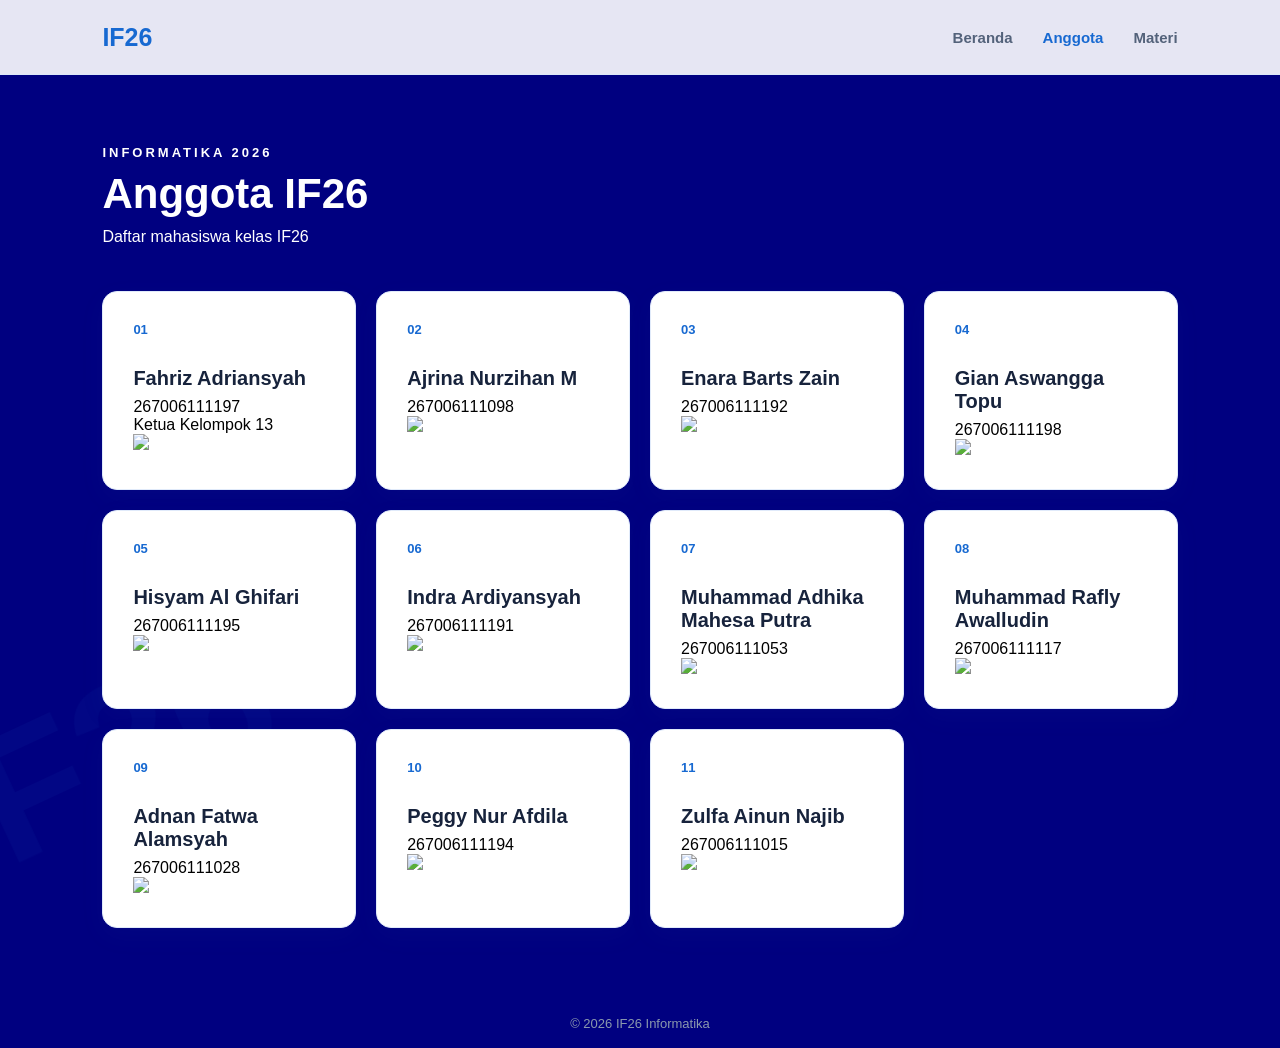
==== anggota.html @ c624a8e8 "Add files via upload" ====
<!DOCTYPE html>
<html lang="id">
<head>
    <meta charset="UTF-8">
    <meta name="viewport" content="width=device-width, initial-scale=1.0">
    <title>IF26 - Anggota</title>
    <link rel="stylesheet" href="style.css">
</head>

<body>

    <div class="background-text">IF26</div>

    <!-- Navigasi -->
    <nav>
        <div class="logo">IF26</div>

        <div class="menu">
            <a href="index.html">Beranda</a>
            <a href="anggota.html" class="active">Anggota</a>
            <a href="materi.html">Materi</a>
        </div>
    </nav>

    <!-- Halaman Anggota baris 1 -->
    <main class="page">

        <div class="page-header">
            <p>INFORMATIKA 2026</p>
            <h1>Anggota IF26</h1>
            <span>Daftar mahasiswa kelas IF26</span>
        </div>

        <div class="member-container">

            <div class="member-card">
                <div class="number">01</div>
                <h2>Fahriz Adriansyah</h2>
                <p>267006111197</p>
                <p>Ketua Kelompok 13</p>
                <img src="gambar/fahrizz.jpeg" width="240px">
            </div>

            <div class="member-card">
                <div class="number">02</div>
                <h2>Ajrina Nurzihan M</h2>
                <p>267006111098</p>
                <img src="gambar/ajrinaa.jpeg" width="240px">
            </div>

            <div class="member-card">
                <div class="number">03</div>
                <h2>Enara Barts Zain</h2>
                <p>267006111192</p>
                <img src="gambar/enara.jpeg" width="240px">
            </div>

            <div class="member-card">
                <div class="number">04</div>
                <h2>Gian Aswangga Topu</h2>
                <p>267006111198</p>
                <img src="gambar/gian.jpeg" width="240px">
            </div>
            <div class="member-card">
                <div class="number">05</div>
                <h2>Hisyam Al Ghifari</h2>
                <p>267006111195</p>
                <img src="gambar/hisyam.jpeg" width="240px">
            </div>

            <div class="member-card">
                <div class="number">06</div>
                <h2>Indra Ardiyansyah</h2>
                <p>267006111191</p>
                <img src="gambar/indra.jpeg" width="240px">
            </div>

            <div class="member-card">
                <div class="number">07</div>
                <h2>Muhammad Adhika Mahesa Putra</h2>
                <p>267006111053</p>
                <img src="gambar/adhika.jpeg" width="240px">
            </div>

            <div class="member-card">
                <div class="number">08</div>
                <h2>Muhammad Rafly Awalludin</h2>
                <p>267006111117</p>
                <img src="gambar/rafly.jpeg" width="240px">
            </div>
            <div class="member-card">
                <div class="number">09</div>
                <h2>Adnan Fatwa Alamsyah</h2>
                <p>267006111028</p>
                <img src="gambar/adnan.jpeg" width="240px">
            </div>

            <div class="member-card">
                <div class="number">10</div>
                <h2>Peggy Nur Afdila</h2>
                <p>267006111194</p>
                <img src="gambar/peggy.jpeg" width="240px">
            </div>

            <div class="member-card">
                <div class="number">11</div>
                <h2>Zulfa Ainun Najib</h2>
                <p>267006111015</p>
                <img src="gambar/najib.jpeg" width="240px">
            </div>

        </div>

    </main>

    <footer>
        <p>© 2026 IF26 Informatika</p>
    </footer>

</body>
</html>
---- style.css ----
/* =========================
   RESET
========================= */

* {
    margin: 0;
    padding: 0;
    box-sizing: border-box;
}

body {
    font-family: Arial, sans-serif;
    background: #000080;
    color: #17233c;
    min-height: 100vh;
    position: relative;
    overflow-x: hidden;
}


/* =========================
   BACKGROUND IF26
========================= */

.background-text {
    position: fixed;
    left: -80px;
    bottom: 40px;

    font-size: 180px;
    font-weight: bold;

    color: rgba(30, 100, 200, 0.07);

    transform: rotate(-25deg);

    z-index: -1;

    user-select: none;
}


/* =========================
   NAVBAR
========================= */

nav {
    width: 100%;
    height: 75px;

    display: flex;
    align-items: center;
    justify-content: space-between;

    padding: 0 8%;

    background: rgba(255, 255, 255, 0.9);

    border-bottom: 1px solid #dce8f8;
}

.logo {
    font-size: 25px;
    font-weight: bold;
    color: #1769d1;
}

.menu {
    display: flex;
    gap: 30px;
}

.menu a {
    text-decoration: none;
    color: #53627a;
    font-size: 15px;
    font-weight: 600;

    transition: 0.3s;
}

.menu a:hover,
.menu a.active {
    color: #1769d1;
}


/* =========================
   HERO BERANDA
========================= */

.hero {
    min-height: calc(100vh - 125px);

    display: flex;
    align-items: center;

    padding: 0 10%;
}

.hero-content {
    max-width: 650px;
}

.small-title {
    color: white;
    font-size: 14px;
    font-weight: bold;
    letter-spacing: 3px;

    margin-bottom: 15px;
}

.hero h1 {
    font-size: 60px;
    line-height: 1.1;
    color: white;
    margin-bottom: 20px;
}

.hero h1 span {
    color: white;
}

.hero-content > p:not(.small-title) {
    color: #64748b;
    font-size: 17px;
    line-height: 1.7;

    max-width: 550px;

    margin-bottom: 30px;
}

.gambar-kelompok {

    text-align: center;

    margin: 100px;

    margin-right: 15;

}

.button {
    display: inline-block;

    padding: 14px 25px;

    background: #1769d1;
    color: white;

    text-decoration: none;

    border-radius: 8px;

    font-weight: bold;

    transition: 0.3s;
}

.button:hover {
    background: #0e4fa8;
    transform: translateY(-2px);
}


/* =========================
   HALAMAN
========================= */

.page {
    min-height: calc(100vh - 125px);

    padding: 70px 8%;
}

.page-header {
    margin-bottom: 45px;
}

.page-header p {
    color: white;

    font-size: 13px;
    font-weight: bold;

    letter-spacing: 3px;

    margin-bottom: 10px;
}

.page-header h1 {
    color: #ffffff;
    font-size: 42px;

    margin-bottom: 10px;
}

.page-header span {
    color: white;
}


/* =========================
   ANGGOTA
========================= */

.member-container {
    display: grid;

    grid-template-columns:
        repeat(auto-fit, minmax(250px, 1fr));

    gap: 20px;
}

.member-card {
    position: relative;

    background: #FFFFFF;

    padding: 30px;

    border-radius: 15px;

    border: 1px solid #e0eafa;

    box-shadow: 0 8px 25px rgba(40, 90, 150, 0.07);

    transition: 0.3s;
}

.member-card:hover {
    transform: translateY(-5px);

    border-color: #8ab8ee;
}

.number {
    color: #1769d1;

    font-size: 13px;
    font-weight: bold;

    margin-bottom: 30px;
}

.member-card h2 {
    font-size: 20px;

    margin-bottom: 8px;
}

.member-card p {
    color: #000000;
}


/* =========================
   MATERI
========================= */

.materi-container {
    display: grid;

    grid-template-columns:
        repeat(auto-fit, minmax(250px, 1fr));

    gap: 20px;
}

.materi-card {
    background: white;

    padding: 30px;

    border-radius: 15px;

    border: 1px solid #e0eafa;

    box-shadow: 0 8px 25px rgba(40, 90, 150, 0.07);

    transition: 0.3s;
}

.materi-card:hover {
    transform: translateY(-5px);

    border-color: #8ab8ee;
}

.materi-number {
    color: #1769d1;

    font-weight: bold;

    font-size: 13px;

    text-decoration: none;
}

.materi-card h2 {
    margin-top: 25px;
    margin-bottom: 12px;

    font-size: 20px;
}

.materi-card p {
    color: #718096;

    line-height: 1.6;

    margin-bottom: 20px;
}

.materi-card button {

    border: none;

    background: #e8f2ff;

    color: #1769d1;

    padding: 10px 18px;

    border-radius: 7px;

    font-weight: bold;

    cursor: pointer;
}

.materi-card button:hover {
    background: #1769d1;
    color: white;
}


/* =========================
   FOOTER
========================= */

footer {
    height: 50px;

    display: flex;
    align-items: center;
    justify-content: center;

    color: #8a98ad;

    font-size: 13px;
}


/* =========================
   RESPONSIVE HP
========================= */

@media (max-width: 600px) {

    nav {
        padding: 0 5%;
    }

    .menu {
        gap: 15px;
    }

    .menu a {
        font-size: 13px;
    }

    .hero {
        padding: 50px 7%;
    }

    .hero h1 {
        font-size: 42px;
    }

    .page {
        padding: 50px 7%;
    }

    .page-header h1 {
        font-size: 32px;
    }

    .background-text {
        font-size: 100px;
    }
}


/* =========================
   HALAMAN ISI MATERI 1
========================= */

.materi-detail {
    min-height: calc(100vh - 125px);

    padding: 60px 10%;
}


/* Tombol kembali */

.kembali {
    display: inline-block;

    margin-bottom: 25px;

    color: #1769d1;

    text-decoration: none;

    font-weight: bold;
}

.kembali:hover {
    text-decoration: underline;
}


/* Kotak materi */

.materi-box {
    max-width: 900px;

    margin: auto;

    background: white;

    padding: 45px;

    border-radius: 16px;

    border: 1px solid #e0eafa;

    box-shadow:
        0 8px 25px
        rgba(40, 90, 150, 0.07);
}


/* Label */

.materi-label {
    color: #1769d1;

    font-size: 13px;

    font-weight: bold;

    letter-spacing: 3px;

    margin-bottom: 12px;
}


/* Judul */

.materi-box h1 {
    font-size: 40px;

    color: #17233c;

    margin-bottom: 15px;
}


/* Deskripsi */

.materi-box .deskripsi {
    color: #64748b;

    font-size: 16px;

    line-height: 1.7;
}


/* Garis */

.materi-box hr {
    border: none;

    border-top: 1px solid #e0eafa;

    margin: 35px 0;
}


/* Subjudul */

.materi-box h2 {
    color: #1769d1;

    font-size: 23px;

    margin-top: 30px;

    margin-bottom: 12px;
}


/* Paragraf */

.materi-box p {
    color: #53627a;

    line-height: 1.8;

    font-size: 16px;
}


/* List */

.materi-box ul,
.materi-box ol {
    margin-left: 25px;

    color: #53627a;

    line-height: 2;
}


/* Code */

.materi-box pre {
    background: #10233f;

    color: white;

    padding: 20px;

    border-radius: 10px;

    overflow-x: auto;

    margin-top: 15px;
}


.materi-box code {
    font-family: Consolas, monospace;

    font-size: 14px;

    line-height: 1.7;
}


/* Tampilan HP */

@media (max-width: 600px) {

    .materi-detail {
        padding: 40px 6%;
    }

    .materi-box {
        padding: 25px;
    }

    .materi-box h1 {
        font-size: 30px;
    }

    .materi-box h2 {
        font-size: 20px;
    }

}
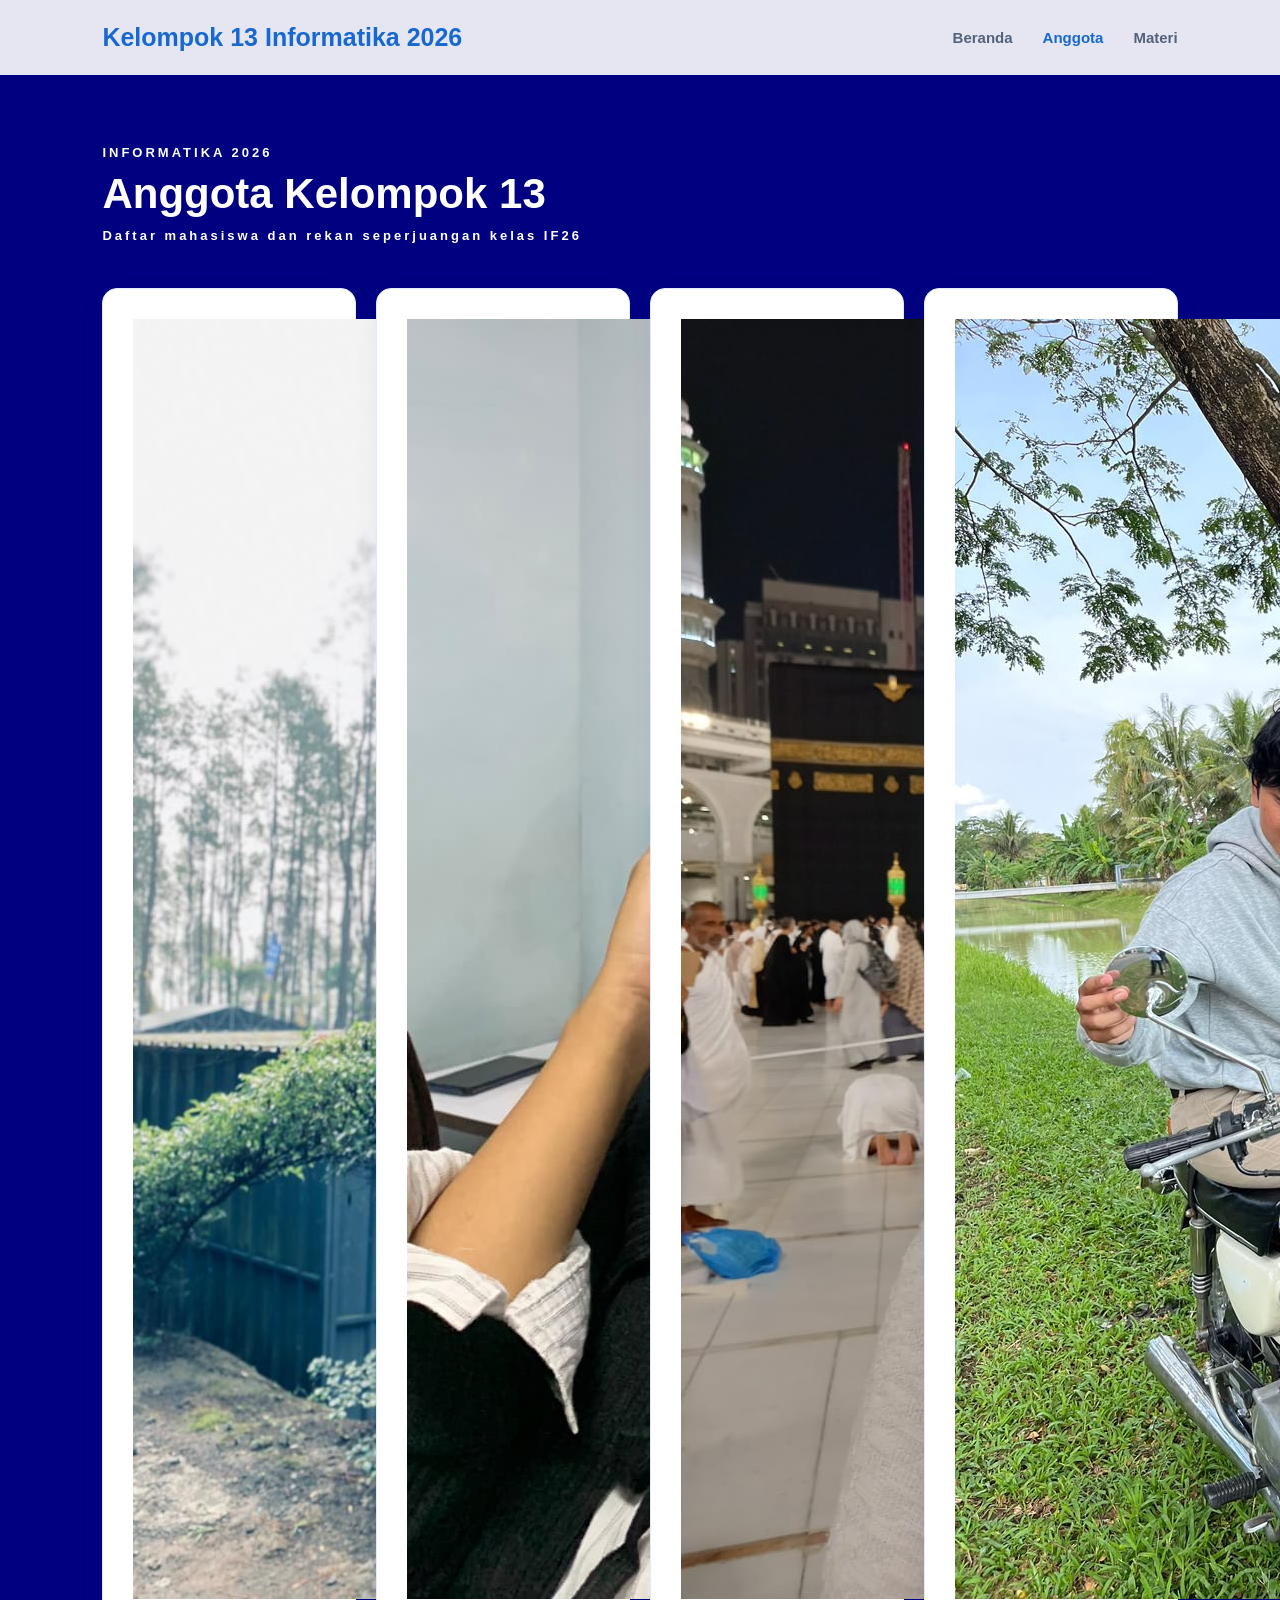
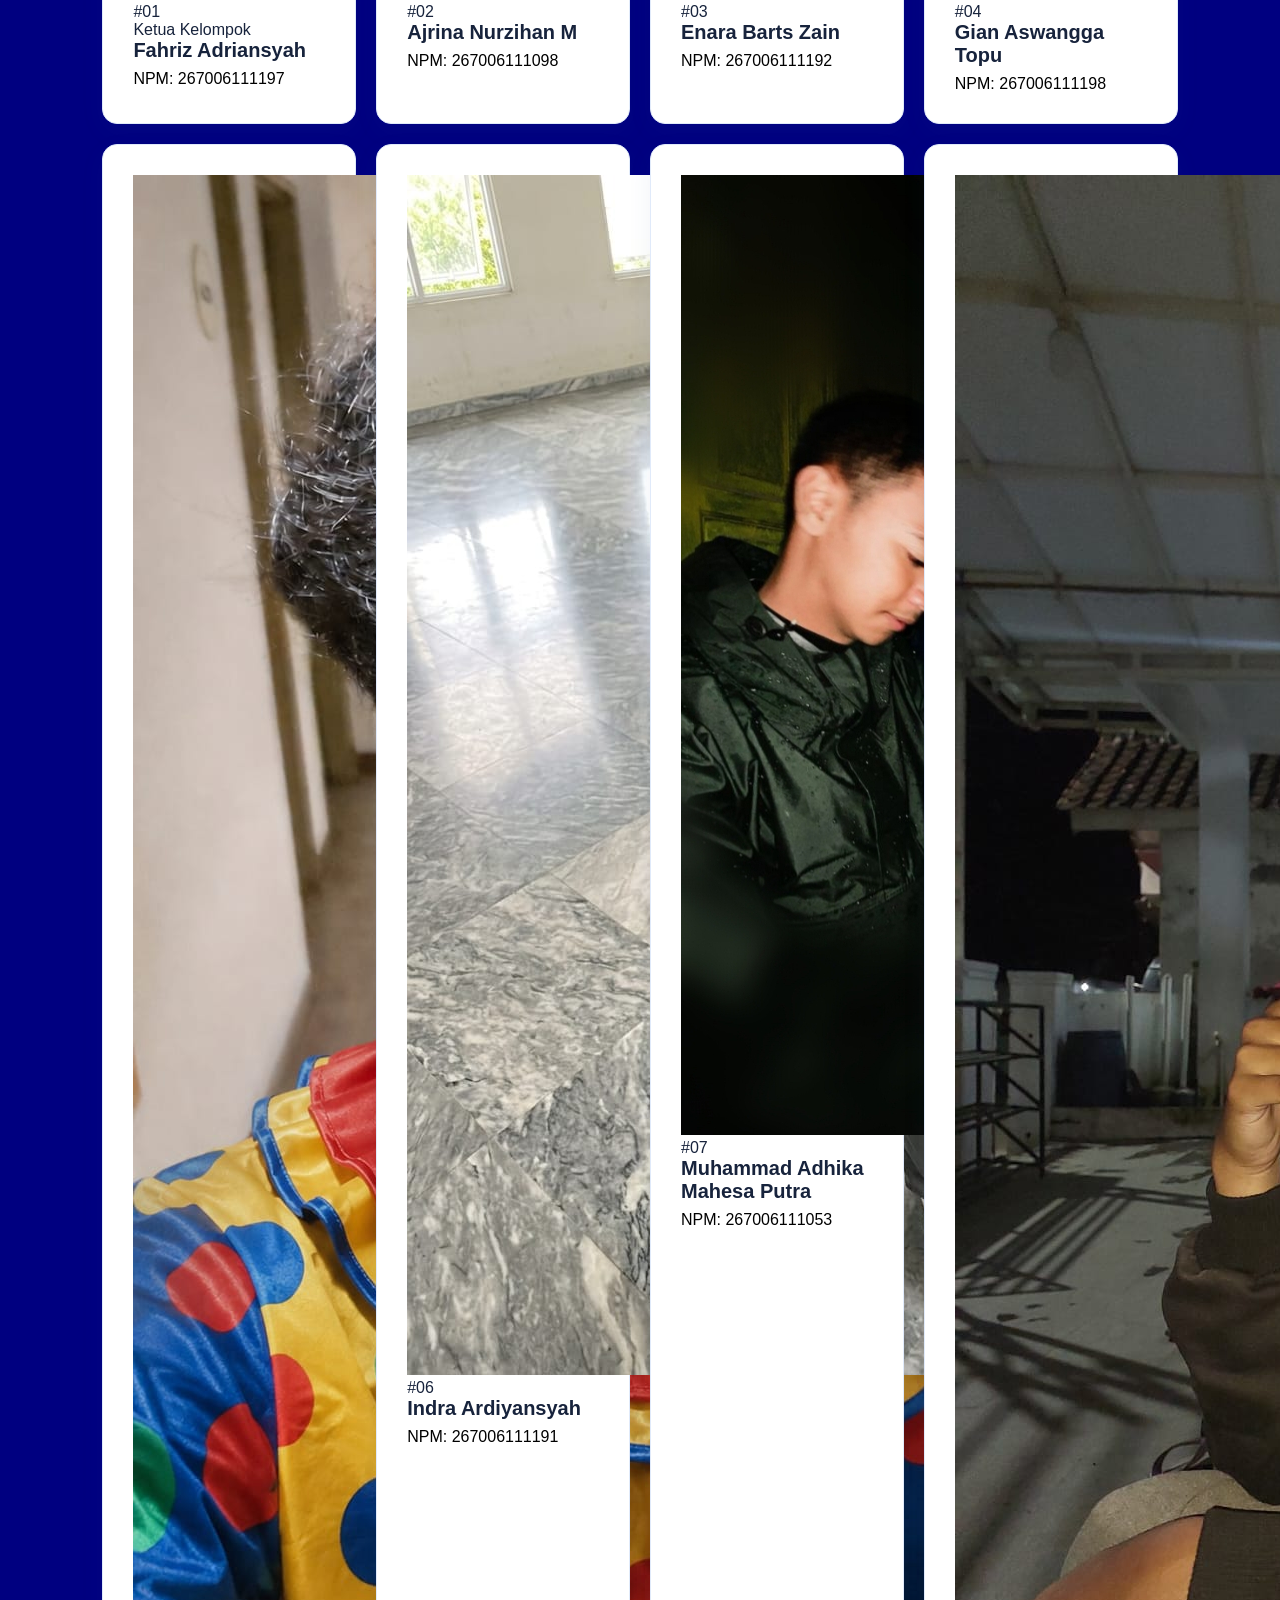
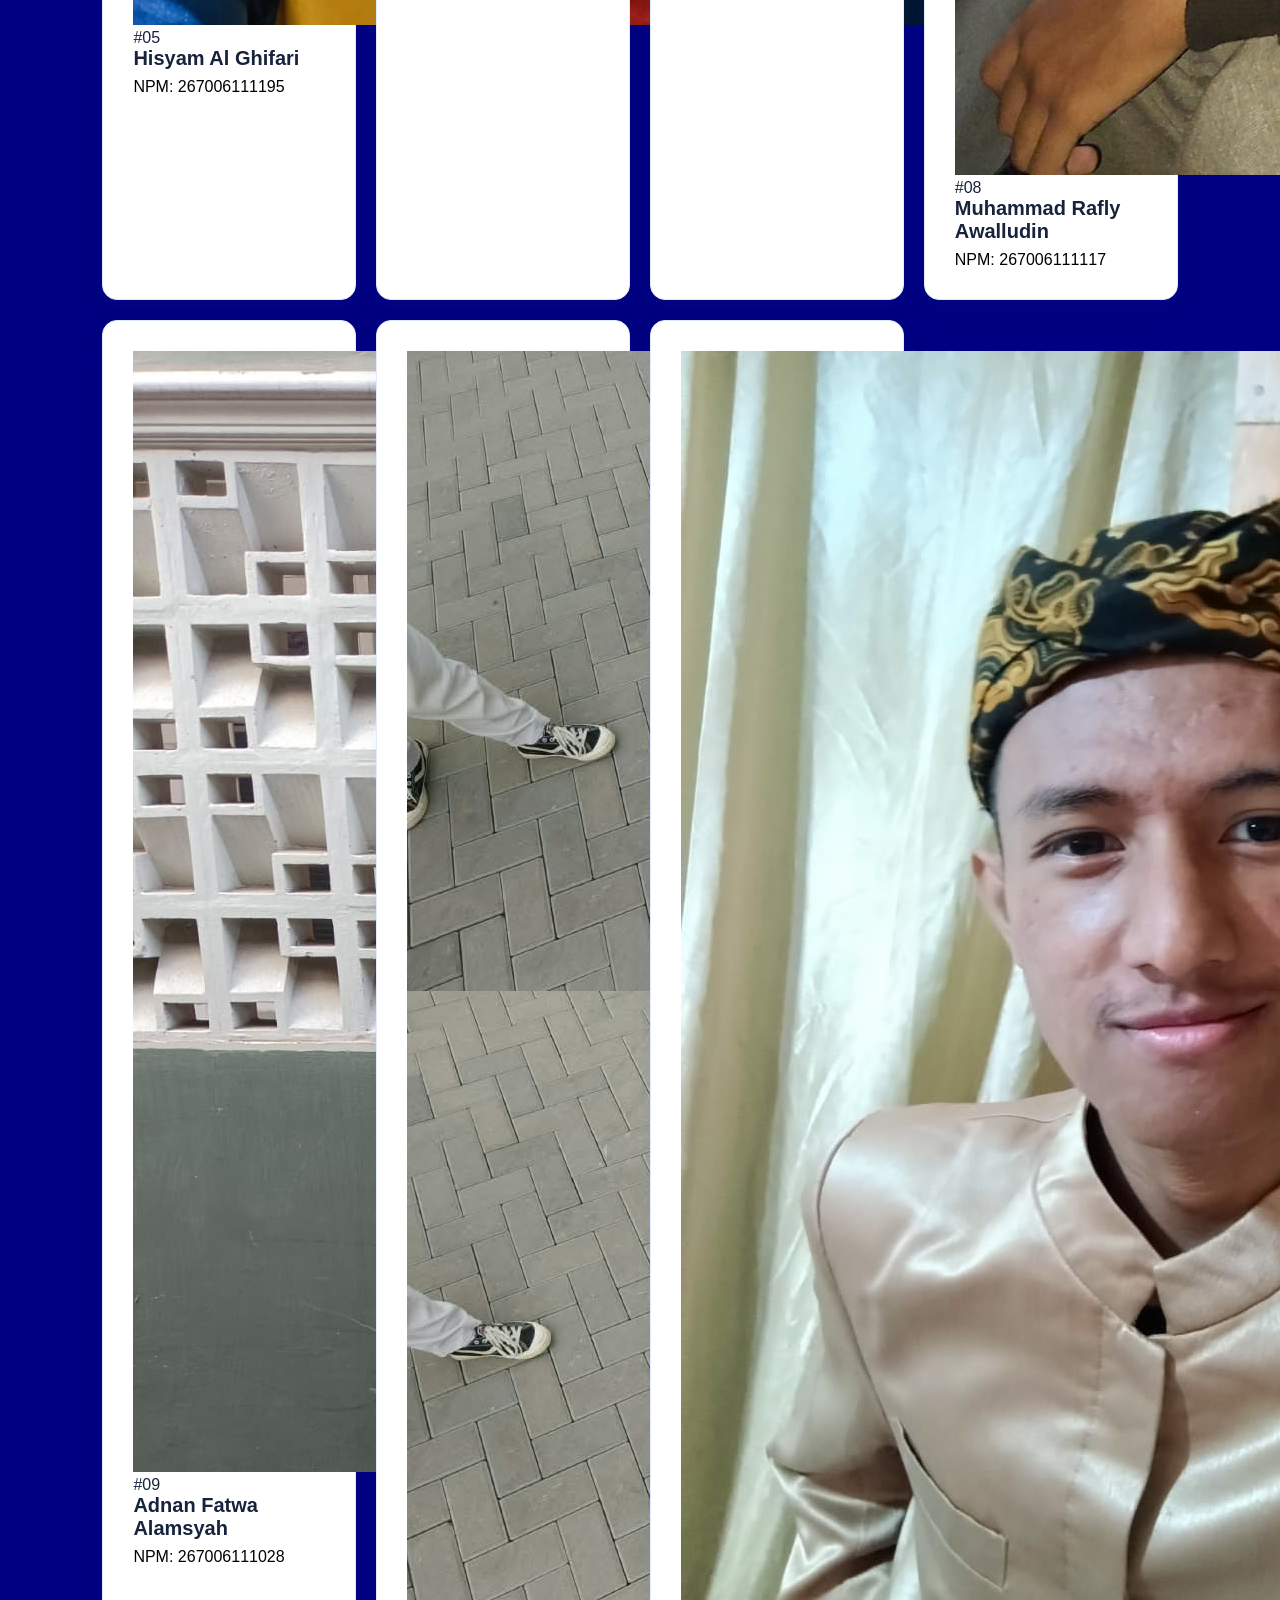
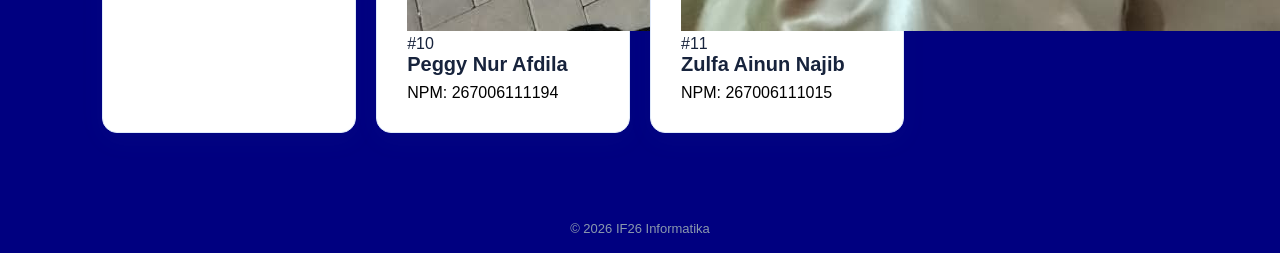
==== commit a33c106f: "Add files via upload" ====
--- a/anggota.html
+++ b/anggota.html
@@ -3,17 +3,24 @@
 <head>
     <meta charset="UTF-8">
     <meta name="viewport" content="width=device-width, initial-scale=1.0">
-    <title>IF26 - Anggota</title>
+    <title>IF26 - Anggota Kelompok</title>
+    
+    <!-- Google Fonts (Poppins) -->
+    <link rel="preconnect" href="https://fonts.googleapis.com">
+    <link rel="preconnect" href="https://fonts.gstatic.com" crossorigin>
+    <link href="https://fonts.googleapis.com/css2?family=Poppins:wght@300;400;500;600;700&display=swap" rel="stylesheet">
+    
     <link rel="stylesheet" href="style.css">
 </head>
 
 <body>
 
-    <div class="background-text">IF26</div>
-
     <!-- Navigasi -->
     <nav>
-        <div class="logo">IF26</div>
+        <div class="logo">
+            <span class="brand-title">Kelompok 13</span>
+            <span class="brand-sub">Informatika 2026</span>
+        </div>
 
         <div class="menu">
             <a href="index.html">Beranda</a>
@@ -22,91 +29,148 @@
         </div>
     </nav>
 
-    <!-- Halaman Anggota baris 1 -->
+    <!-- Halaman Utama Anggota -->
     <main class="page">
 
         <div class="page-header">
-            <p>INFORMATIKA 2026</p>
-            <h1>Anggota IF26</h1>
-            <span>Daftar mahasiswa kelas IF26</span>
+            <p class="small-title">INFORMATIKA 2026</p>
+            <h1>Anggota Kelompok 13</h1>
+            <p class="subtitle">Daftar mahasiswa dan rekan seperjuangan kelas IF26</p>
         </div>
 
         <div class="member-container">
 
-            <div class="member-card">
-                <div class="number">01</div>
-                <h2>Fahriz Adriansyah</h2>
-                <p>267006111197</p>
-                <p>Ketua Kelompok 13</p>
-                <img src="gambar/fahrizz.jpeg" width="240px">
+            <!-- Member 1 (Ketua) -->
+            <div class="member-card leader">
+                <div class="card-image">
+                    <img src="src/fahrizz.jpeg" alt="Fahriz Adriansyah">
+                    <span class="member-number">#01</span>
+                </div>
+                <div class="card-info">
+                    <span class="role-badge">Ketua Kelompok</span>
+                    <h2>Fahriz Adriansyah</h2>
+                    <p class="npm">NPM: 267006111197</p>
+                </div>
             </div>
 
+            <!-- Member 2 -->
             <div class="member-card">
-                <div class="number">02</div>
-                <h2>Ajrina Nurzihan M</h2>
-                <p>267006111098</p>
-                <img src="gambar/ajrinaa.jpeg" width="240px">
+                <div class="card-image">
+                    <img src="src/ajrinaa.jpeg" alt="Ajrina Nurzihan M">
+                    <span class="member-number">#02</span>
+                </div>
+                <div class="card-info">
+                    <h2>Ajrina Nurzihan M</h2>
+                    <p class="npm">NPM: 267006111098</p>
+                </div>
             </div>
 
+            <!-- Member 3 -->
             <div class="member-card">
-                <div class="number">03</div>
-                <h2>Enara Barts Zain</h2>
-                <p>267006111192</p>
-                <img src="gambar/enara.jpeg" width="240px">
+                <div class="card-image">
+                    <img src="src/enara.jpeg" alt="Enara Barts Zain">
+                    <span class="member-number">#03</span>
+                </div>
+                <div class="card-info">
+                    <h2>Enara Barts Zain</h2>
+                    <p class="npm">NPM: 267006111192</p>
+                </div>
             </div>
 
+            <!-- Member 4 -->
             <div class="member-card">
-                <div class="number">04</div>
-                <h2>Gian Aswangga Topu</h2>
-                <p>267006111198</p>
-                <img src="gambar/gian.jpeg" width="240px">
-            </div>
-            <div class="member-card">
-                <div class="number">05</div>
-                <h2>Hisyam Al Ghifari</h2>
-                <p>267006111195</p>
-                <img src="gambar/hisyam.jpeg" width="240px">
+                <div class="card-image">
+                    <img src="src/gian.jpeg" alt="Gian Aswangga Topu">
+                    <span class="member-number">#04</span>
+                </div>
+                <div class="card-info">
+                    <h2>Gian Aswangga Topu</h2>
+                    <p class="npm">NPM: 267006111198</p>
+                </div>
             </div>
 
+            <!-- Member 5 -->
             <div class="member-card">
-                <div class="number">06</div>
-                <h2>Indra Ardiyansyah</h2>
-                <p>267006111191</p>
-                <img src="gambar/indra.jpeg" width="240px">
+                <div class="card-image">
+                    <img src="src/hisyam.jpeg" alt="Hisyam Al Ghifari">
+                    <span class="member-number">#05</span>
+                </div>
+                <div class="card-info">
+                    <h2>Hisyam Al Ghifari</h2>
+                    <p class="npm">NPM: 267006111195</p>
+                </div>
             </div>
 
+            <!-- Member 6 -->
             <div class="member-card">
-                <div class="number">07</div>
-                <h2>Muhammad Adhika Mahesa Putra</h2>
-                <p>267006111053</p>
-                <img src="gambar/adhika.jpeg" width="240px">
+                <div class="card-image">
+                    <img src="src/indra.jpeg" alt="Indra Ardiyansyah">
+                    <span class="member-number">#06</span>
+                </div>
+                <div class="card-info">
+                    <h2>Indra Ardiyansyah</h2>
+                    <p class="npm">NPM: 267006111191</p>
+                </div>
             </div>
 
+            <!-- Member 7 -->
             <div class="member-card">
-                <div class="number">08</div>
-                <h2>Muhammad Rafly Awalludin</h2>
-                <p>267006111117</p>
-                <img src="gambar/rafly.jpeg" width="240px">
-            </div>
-            <div class="member-card">
-                <div class="number">09</div>
-                <h2>Adnan Fatwa Alamsyah</h2>
-                <p>267006111028</p>
-                <img src="gambar/adnan.jpeg" width="240px">
+                <div class="card-image">
+                    <img src="src/adhika.jpeg" alt="Muhammad Adhika Mahesa Putra">
+                    <span class="member-number">#07</span>
+                </div>
+                <div class="card-info">
+                    <h2>Muhammad Adhika Mahesa Putra</h2>
+                    <p class="npm">NPM: 267006111053</p>
+                </div>
             </div>
 
+            <!-- Member 8 -->
             <div class="member-card">
-                <div class="number">10</div>
-                <h2>Peggy Nur Afdila</h2>
-                <p>267006111194</p>
-                <img src="gambar/peggy.jpeg" width="240px">
+                <div class="card-image">
+                    <img src="src/rafly.jpeg" alt="Muhammad Rafly Awalludin">
+                    <span class="member-number">#08</span>
+                </div>
+                <div class="card-info">
+                    <h2>Muhammad Rafly Awalludin</h2>
+                    <p class="npm">NPM: 267006111117</p>
+                </div>
             </div>
 
+            <!-- Member 9 -->
             <div class="member-card">
-                <div class="number">11</div>
-                <h2>Zulfa Ainun Najib</h2>
-                <p>267006111015</p>
-                <img src="gambar/najib.jpeg" width="240px">
+                <div class="card-image">
+                    <img src="src/adnan.jpeg" alt="Adnan Fatwa Alamsyah">
+                    <span class="member-number">#09</span>
+                </div>
+                <div class="card-info">
+                    <h2>Adnan Fatwa Alamsyah</h2>
+                    <p class="npm">NPM: 267006111028</p>
+                </div>
+            </div>
+
+            <!-- Member 10 -->
+            <div class="member-card">
+                <div class="card-image">
+                    <img src="src/peggy.jpeg" alt="Peggy Nur Afdila">
+                    <span class="member-number">#10</span>
+                </div>
+                <div class="card-info">
+                    <h2>Peggy Nur Afdila</h2>
+                    <p class="npm">NPM: 267006111194</p>
+                </div>
+            </div>
+
+            <!-- Member 11 -->
+            <div class="member-card">
+                <div class="card-image">
+                    <img src="src/najib.jpeg" alt="Zulfa Ainun Najib">
+                    <span class="member-number">#11</span>
+                </div>
+                <div class="card-info">
+                    <h2>Zulfa Ainun Najib</h2>
+                    <p class="npm">NPM: 267006111015</p>
+                </div>
             </div>
 
         </div>
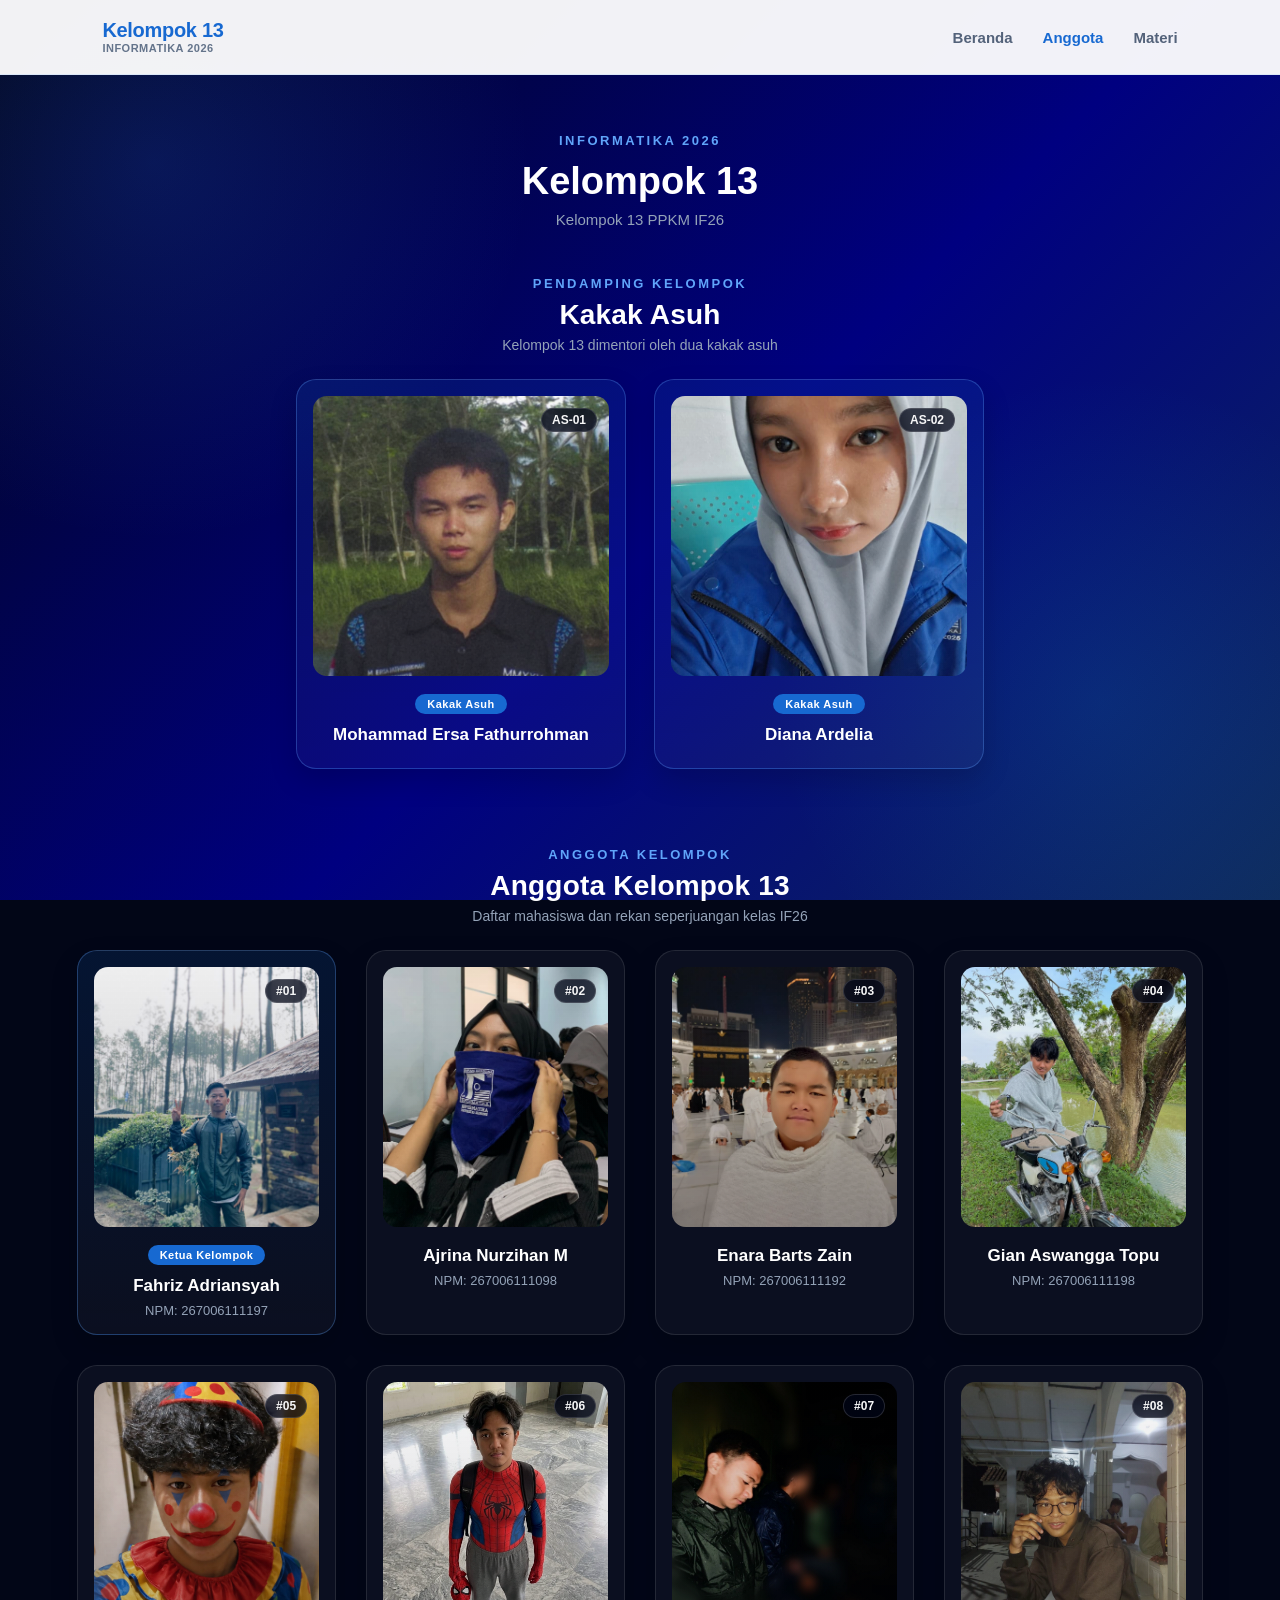
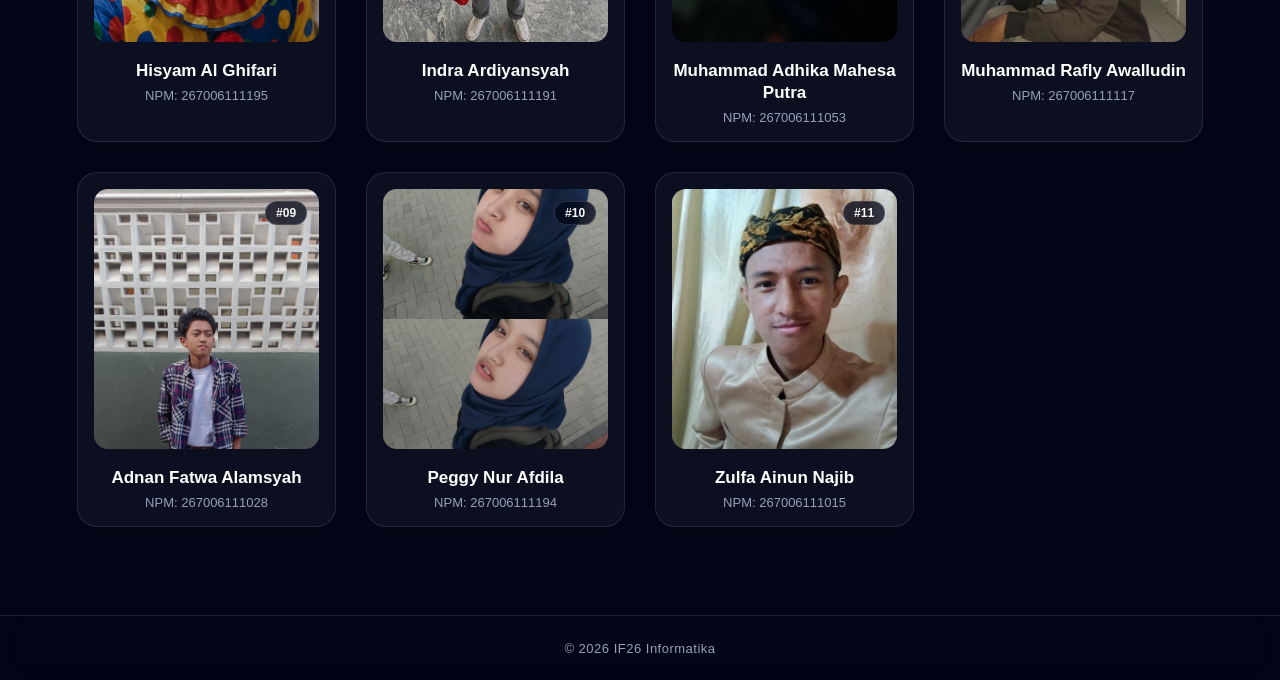
==== commit 1d0c52a1: "Update website jurusan" ====
--- a/anggota.html
+++ b/anggota.html
@@ -1,15 +1,16 @@
 <!DOCTYPE html>
 <html lang="id">
+
 <head>
     <meta charset="UTF-8">
     <meta name="viewport" content="width=device-width, initial-scale=1.0">
     <title>IF26 - Anggota Kelompok</title>
-    
+
     <!-- Google Fonts (Poppins) -->
     <link rel="preconnect" href="https://fonts.googleapis.com">
     <link rel="preconnect" href="https://fonts.gstatic.com" crossorigin>
     <link href="https://fonts.googleapis.com/css2?family=Poppins:wght@300;400;500;600;700&display=swap" rel="stylesheet">
-    
+
     <link rel="stylesheet" href="style.css">
 </head>
 
@@ -34,146 +35,187 @@
 
         <div class="page-header">
             <p class="small-title">INFORMATIKA 2026</p>
-            <h1>Anggota Kelompok 13</h1>
-            <p class="subtitle">Daftar mahasiswa dan rekan seperjuangan kelas IF26</p>
+            <h1>Kelompok 13</h1>
+            <p class="subtitle">Kelompok 13 PPKM IF26</p>
         </div>
 
-        <div class="member-container">
-
-            <!-- Member 1 (Ketua) -->
-            <div class="member-card leader">
-                <div class="card-image">
-                    <img src="src/fahrizz.jpeg" alt="Fahriz Adriansyah">
-                    <span class="member-number">#01</span>
-                </div>
-                <div class="card-info">
-                    <span class="role-badge">Ketua Kelompok</span>
-                    <h2>Fahriz Adriansyah</h2>
-                    <p class="npm">NPM: 267006111197</p>
-                </div>
-            </div>
-
-            <!-- Member 2 -->
-            <div class="member-card">
-                <div class="card-image">
-                    <img src="src/ajrinaa.jpeg" alt="Ajrina Nurzihan M">
-                    <span class="member-number">#02</span>
-                </div>
-                <div class="card-info">
-                    <h2>Ajrina Nurzihan M</h2>
-                    <p class="npm">NPM: 267006111098</p>
-                </div>
-            </div>
-
-            <!-- Member 3 -->
-            <div class="member-card">
-                <div class="card-image">
-                    <img src="src/enara.jpeg" alt="Enara Barts Zain">
-                    <span class="member-number">#03</span>
-                </div>
-                <div class="card-info">
-                    <h2>Enara Barts Zain</h2>
-                    <p class="npm">NPM: 267006111192</p>
-                </div>
-            </div>
-
-            <!-- Member 4 -->
-            <div class="member-card">
-                <div class="card-image">
-                    <img src="src/gian.jpeg" alt="Gian Aswangga Topu">
-                    <span class="member-number">#04</span>
-                </div>
-                <div class="card-info">
-                    <h2>Gian Aswangga Topu</h2>
-                    <p class="npm">NPM: 267006111198</p>
-                </div>
-            </div>
-
-            <!-- Member 5 -->
-            <div class="member-card">
-                <div class="card-image">
-                    <img src="src/hisyam.jpeg" alt="Hisyam Al Ghifari">
-                    <span class="member-number">#05</span>
-                </div>
-                <div class="card-info">
-                    <h2>Hisyam Al Ghifari</h2>
-                    <p class="npm">NPM: 267006111195</p>
-                </div>
-            </div>
-
-            <!-- Member 6 -->
-            <div class="member-card">
-                <div class="card-image">
-                    <img src="src/indra.jpeg" alt="Indra Ardiyansyah">
-                    <span class="member-number">#06</span>
-                </div>
-                <div class="card-info">
-                    <h2>Indra Ardiyansyah</h2>
-                    <p class="npm">NPM: 267006111191</p>
-                </div>
-            </div>
-
-            <!-- Member 7 -->
-            <div class="member-card">
-                <div class="card-image">
-                    <img src="src/adhika.jpeg" alt="Muhammad Adhika Mahesa Putra">
-                    <span class="member-number">#07</span>
-                </div>
-                <div class="card-info">
-                    <h2>Muhammad Adhika Mahesa Putra</h2>
-                    <p class="npm">NPM: 267006111053</p>
-                </div>
-            </div>
-
-            <!-- Member 8 -->
-            <div class="member-card">
-                <div class="card-image">
-                    <img src="src/rafly.jpeg" alt="Muhammad Rafly Awalludin">
-                    <span class="member-number">#08</span>
-                </div>
-                <div class="card-info">
-                    <h2>Muhammad Rafly Awalludin</h2>
-                    <p class="npm">NPM: 267006111117</p>
-                </div>
-            </div>
-
-            <!-- Member 9 -->
-            <div class="member-card">
-                <div class="card-image">
-                    <img src="src/adnan.jpeg" alt="Adnan Fatwa Alamsyah">
-                    <span class="member-number">#09</span>
-                </div>
-                <div class="card-info">
-                    <h2>Adnan Fatwa Alamsyah</h2>
-                    <p class="npm">NPM: 267006111028</p>
-                </div>
-            </div>
-
-            <!-- Member 10 -->
-            <div class="member-card">
-                <div class="card-image">
-                    <img src="src/peggy.jpeg" alt="Peggy Nur Afdila">
-                    <span class="member-number">#10</span>
-                </div>
-                <div class="card-info">
-                    <h2>Peggy Nur Afdila</h2>
-                    <p class="npm">NPM: 267006111194</p>
-                </div>
-            </div>
-
-            <!-- Member 11 -->
-            <div class="member-card">
-                <div class="card-image">
-                    <img src="src/najib.jpeg" alt="Zulfa Ainun Najib">
-                    <span class="member-number">#11</span>
-                </div>
-                <div class="card-info">
-                    <h2>Zulfa Ainun Najib</h2>
-                    <p class="npm">NPM: 267006111015</p>
-                </div>
-            </div>
-
-        </div>
+        <section class="member-section kakak-asuh-section">
+            <div class="section-heading">
+                <p class="small-title">PENDAMPING KELOMPOK</p>
+                <h2>Kakak Asuh</h2>
+                <p class="subtitle">Kelompok 13 dimentori oleh dua kakak asuh</p>
+            </div>
+
+            <div class="kakak-asuh-container">
+                <div class="member-card leader">
+                    <div class="card-image">
+                        <img src="src/aersa.jpeg" alt="Mohammad Ersa Fathurrohman">
+                        <span class="member-number">AS-01</span>
+                    </div>
+                    <div class="card-info">
+                        <span class="role-badge">Kakak Asuh</span>
+                        <h2>Mohammad Ersa Fathurrohman</h2>
+                    </div>
+                </div>
+
+                <div class="member-card leader">
+                    <div class="card-image">
+                        <img src="src/tehdiana.jpeg" alt="Diana Ardelia">
+                        <span class="member-number">AS-02</span>
+                    </div>
+                    <div class="card-info">
+                        <span class="role-badge">Kakak Asuh</span>
+                        <h2>Diana Ardelia</h2>
+                    </div>
+                </div>
+            </div>
+        </section>
+
+        <section class="member-section anggota-section">
+            <div class="section-heading">
+                <p class="small-title">ANGGOTA KELOMPOK</p>
+                <h2>Anggota Kelompok 13</h2>
+                <p class="subtitle">Daftar mahasiswa dan rekan seperjuangan kelas IF26</p>
+            </div>
+
+            <div class="member-container">
+
+                <!-- Member 1 (Ketua) -->
+                <div class="member-card leader">
+                    <div class="card-image">
+                        <img src="src/fahrizz.jpeg" alt="Fahriz Adriansyah">
+                        <span class="member-number">#01</span>
+                    </div>
+                    <div class="card-info">
+                        <span class="role-badge">Ketua Kelompok</span>
+                        <h2>Fahriz Adriansyah</h2>
+                        <p class="npm">NPM: 267006111197</p>
+                    </div>
+                </div>
+
+                <!-- Member 2 -->
+                <div class="member-card">
+                    <div class="card-image">
+                        <img src="src/ajrinaa.jpeg" alt="Ajrina Nurzihan M">
+                        <span class="member-number">#02</span>
+                    </div>
+                    <div class="card-info">
+                        <h2>Ajrina Nurzihan M</h2>
+                        <p class="npm">NPM: 267006111098</p>
+                    </div>
+                </div>
+
+                <!-- Member 3 -->
+                <div class="member-card">
+                    <div class="card-image">
+                        <img src="src/enara.jpeg" alt="Enara Barts Zain">
+                        <span class="member-number">#03</span>
+                    </div>
+                    <div class="card-info">
+                        <h2>Enara Barts Zain</h2>
+                        <p class="npm">NPM: 267006111192</p>
+                    </div>
+                </div>
+
+                <!-- Member 4 -->
+                <div class="member-card">
+                    <div class="card-image">
+                        <img src="src/gian.jpeg" alt="Gian Aswangga Topu">
+                        <span class="member-number">#04</span>
+                    </div>
+                    <div class="card-info">
+                        <h2>Gian Aswangga Topu</h2>
+                        <p class="npm">NPM: 267006111198</p>
+                    </div>
+                </div>
+
+                <!-- Member 5 -->
+                <div class="member-card">
+                    <div class="card-image">
+                        <img src="src/hisyam.jpeg" alt="Hisyam Al Ghifari">
+                        <span class="member-number">#05</span>
+                    </div>
+                    <div class="card-info">
+                        <h2>Hisyam Al Ghifari</h2>
+                        <p class="npm">NPM: 267006111195</p>
+                    </div>
+                </div>
+
+                <!-- Member 6 -->
+                <div class="member-card">
+                    <div class="card-image">
+                        <img src="src/indra.jpeg" alt="Indra Ardiyansyah">
+                        <span class="member-number">#06</span>
+                    </div>
+                    <div class="card-info">
+                        <h2>Indra Ardiyansyah</h2>
+                        <p class="npm">NPM: 267006111191</p>
+                    </div>
+                </div>
+
+                <!-- Member 7 -->
+                <div class="member-card">
+                    <div class="card-image">
+                        <img src="src/adhika.jpeg" alt="Muhammad Adhika Mahesa Putra">
+                        <span class="member-number">#07</span>
+                    </div>
+                    <div class="card-info">
+                        <h2>Muhammad Adhika Mahesa Putra</h2>
+                        <p class="npm">NPM: 267006111053</p>
+                    </div>
+                </div>
+
+                <!-- Member 8 -->
+                <div class="member-card">
+                    <div class="card-image">
+                        <img src="src/rafly.jpeg" alt="Muhammad Rafly Awalludin">
+                        <span class="member-number">#08</span>
+                    </div>
+                    <div class="card-info">
+                        <h2>Muhammad Rafly Awalludin</h2>
+                        <p class="npm">NPM: 267006111117</p>
+                    </div>
+                </div>
+
+                <!-- Member 9 -->
+                <div class="member-card">
+                    <div class="card-image">
+                        <img src="src/adnan.jpeg" alt="Adnan Fatwa Alamsyah">
+                        <span class="member-number">#09</span>
+                    </div>
+                    <div class="card-info">
+                        <h2>Adnan Fatwa Alamsyah</h2>
+                        <p class="npm">NPM: 267006111028</p>
+                    </div>
+                </div>
+
+                <!-- Member 10 -->
+                <div class="member-card">
+                    <div class="card-image">
+                        <img src="src/peggy.jpeg" alt="Peggy Nur Afdila">
+                        <span class="member-number">#10</span>
+                    </div>
+                    <div class="card-info">
+                        <h2>Peggy Nur Afdila</h2>
+                        <p class="npm">NPM: 267006111194</p>
+                    </div>
+                </div>
+
+                <!-- Member 11 -->
+                <div class="member-card">
+                    <div class="card-image">
+                        <img src="src/najib.jpeg" alt="Zulfa Ainun Najib">
+                        <span class="member-number">#11</span>
+                    </div>
+                    <div class="card-info">
+                        <h2>Zulfa Ainun Najib</h2>
+                        <p class="npm">NPM: 267006111015</p>
+                    </div>
+                </div>
+
+            </div>
+
+        </section>
 
     </main>
 
@@ -181,5 +223,7 @@
         <p>© 2026 IF26 Informatika</p>
     </footer>
 
+    <script src="script.js"></script>
 </body>
+
 </html>
--- a/style.css
+++ b/style.css
@@ -1,68 +1,83 @@
 /* =========================
-   RESET
+   RESET & BASIC
 ========================= */
 
 * {
     margin: 0;
     padding: 0;
     box-sizing: border-box;
+    font-family: 'Poppins', sans-serif;
+    /* Mengubah font global ke Poppins */
+}
+
+html {
+    background-color: #020617;
+    scroll-behavior: smooth;
+    /* Sama dengan warna gelap teratas gradasi */
+    scrollbar-width: thin;
+    scrollbar-color: rgba(255, 255, 255, 0.25) transparent;
 }
 
 body {
-    font-family: Arial, sans-serif;
-    background: #000080;
-    color: #17233c;
+    font-family: 'Poppins', sans-serif;
+    background: radial-gradient(circle at 12% 18%, rgba(37, 99, 235, 0.2), transparent 28%), radial-gradient(circle at 86% 78%, rgba(14, 165, 233, 0.12), transparent 25%), linear-gradient(135deg, #020617 0%, #000080 55%, #0f2b5c 100%);
+    background-attachment: fixed;
+    color: #ffffff;
     min-height: 100vh;
     position: relative;
     overflow-x: hidden;
-}
-
-
-/* =========================
-   BACKGROUND IF26
-========================= */
-
-.background-text {
-    position: fixed;
-    left: -80px;
-    bottom: 40px;
-
-    font-size: 180px;
-    font-weight: bold;
-
-    color: rgba(30, 100, 200, 0.07);
-
-    transform: rotate(-25deg);
-
-    z-index: -1;
-
-    user-select: none;
-}
-
-
-/* =========================
-   NAVBAR
+    display: flex;
+    flex-direction: column;
+    justify-content: space-between;
+}
+
+
+/* =========================
+   NAVBAR (SAMA SEPERTI LAMA)
 ========================= */
 
 nav {
     width: 100%;
     height: 75px;
-
     display: flex;
     align-items: center;
     justify-content: space-between;
-
     padding: 0 8%;
-
-    background: rgba(255, 255, 255, 0.9);
-
+    background: rgba(255, 255, 255, 0.95);
     border-bottom: 1px solid #dce8f8;
-}
+    position: relative;
+    z-index: 10;
+    animation: nav-drop 0.65s ease both;
+}
+
+
+/* =========================
+   STYLE LOGO NAVBAR DUA BARIS
+========================= */
 
 .logo {
-    font-size: 25px;
-    font-weight: bold;
+    display: flex;
+    flex-direction: column;
+    /* Menyusun teks ke bawah */
+    justify-content: center;
+    line-height: 1.2;
+}
+
+.brand-title {
+    font-size: 20px;
+    font-weight: 700;
     color: #1769d1;
+    /* Warna biru utama navbar */
+    letter-spacing: -0.3px;
+}
+
+.brand-sub {
+    font-size: 11px;
+    font-weight: 600;
+    color: #64748b;
+    /* Warna abu-abu halus untuk sub-teks */
+    letter-spacing: 0.5px;
+    text-transform: uppercase;
 }
 
 .menu {
@@ -75,7 +90,6 @@
     color: #53627a;
     font-size: 15px;
     font-weight: 600;
-
     transition: 0.3s;
 }
 
@@ -86,494 +100,967 @@
 
 
 /* =========================
-   HERO BERANDA
+   HERO BERANDA (LAYOUT 2 KOLOM)
 ========================= */
 
 .hero {
-    min-height: calc(100vh - 125px);
-
-    display: flex;
+    min-height: calc(100vh - 135px);
+    display: grid;
+    grid-template-columns: 1fr 1fr;
+    /* Teks Kiri, Foto Kanan */
+    gap: 40px;
     align-items: center;
-
-    padding: 0 10%;
+    padding: 40px 8%;
+    max-width: 1300px;
+    margin: 0 auto;
+    width: 100%;
 }
 
 .hero-content {
-    max-width: 650px;
+    max-width: 550px;
+}
+
+.hero-content,
+.hero-image {
+    position: relative;
+    z-index: 1;
 }
 
 .small-title {
-    color: white;
-    font-size: 14px;
-    font-weight: bold;
-    letter-spacing: 3px;
-
-    margin-bottom: 15px;
+    color: #60a5fa;
+    font-size: 13px;
+    font-weight: 700;
+    letter-spacing: 2.5px;
+    text-transform: uppercase;
+    margin-bottom: 12px;
 }
 
 .hero h1 {
-    font-size: 60px;
-    line-height: 1.1;
-    color: white;
-    margin-bottom: 20px;
+    font-size: 42px;
+    /* Diatur ke 42px agar teks muat dalam 2 baris rapi */
+    font-weight: 700;
+    line-height: 1.25;
+    /* Jarak antar baris lebih bernapas */
+    color: #ffffff;
+    margin-bottom: 18px;
 }
 
 .hero h1 span {
-    color: white;
-}
-
-.hero-content > p:not(.small-title) {
-    color: #64748b;
-    font-size: 17px;
+    color: #60a5fa;
+    display: inline-block;
+}
+
+.hero-content>p:not(.small-title) {
+    color: #cbd5e1;
+    font-size: 15px;
     line-height: 1.7;
-
-    max-width: 550px;
-
+    max-width: 480px;
     margin-bottom: 30px;
-}
-
-.gambar-kelompok {
-
-    text-align: center;
-
-    margin: 100px;
-
-    margin-right: 15;
-
-}
+    text-align: justify;
+    /* Membuat teks rata kanan-kiri */
+}
+
+
+/* =========================
+   ANIMASI TOMBOL MENAWAN
+========================= */
 
 .button {
     display: inline-block;
-
-    padding: 14px 25px;
-
-    background: #1769d1;
-    color: white;
-
+    padding: 14px 30px;
+    background: linear-gradient(135deg, #1769d1, #0e4fa8);
+    color: #ffffff;
     text-decoration: none;
-
-    border-radius: 8px;
-
+    border-radius: 12px;
     font-weight: bold;
-
-    transition: 0.3s;
-}
+    font-size: 15px;
+    letter-spacing: 0.5px;
+    /* Efek Transisi Halus */
+    transition: all 0.25s cubic-bezier(0.4, 0, 0.2, 1);
+    box-shadow: 0 4px 15px rgba(23, 105, 209, 0.35);
+    border: 1px solid rgba(255, 255, 255, 0.15);
+    cursor: pointer;
+}
+
+
+/* Efek saat Kursor Ditempelkan (Hover) */
 
 .button:hover {
-    background: #0e4fa8;
-    transform: translateY(-2px);
-}
-
-
-/* =========================
-   HALAMAN
-========================= */
-
-.page {
-    min-height: calc(100vh - 125px);
-
-    padding: 70px 8%;
-}
-
-.page-header {
-    margin-bottom: 45px;
-}
-
-.page-header p {
-    color: white;
-
-    font-size: 13px;
-    font-weight: bold;
-
-    letter-spacing: 3px;
-
-    margin-bottom: 10px;
-}
-
-.page-header h1 {
-    color: #ffffff;
-    font-size: 42px;
-
-    margin-bottom: 10px;
-}
-
-.page-header span {
-    color: white;
-}
-
-
-/* =========================
-   ANGGOTA
-========================= */
-
-.member-container {
-    display: grid;
-
-    grid-template-columns:
-        repeat(auto-fit, minmax(250px, 1fr));
-
-    gap: 20px;
-}
-
-.member-card {
+    background: linear-gradient(135deg, #1d78f5, #135ac0);
+    transform: translateY(-4px) scale(1.02);
+    box-shadow: 0 10px 25px rgba(23, 105, 209, 0.55);
+}
+
+
+/* Efek saat Tombol Ditekan/Diklik (Active) */
+
+.button:active {
+    transform: translateY(1px) scale(0.97);
+    box-shadow: 0 2px 8px rgba(23, 105, 209, 0.4);
+}
+
+
+/* =========================
+   FOTO HERO MODERN & ESTETIK
+========================= */
+
+.hero-image {
+    display: flex;
+    justify-content: center;
+    align-items: center;
     position: relative;
-
-    background: #FFFFFF;
-
-    padding: 30px;
-
-    border-radius: 15px;
-
-    border: 1px solid #e0eafa;
-
-    box-shadow: 0 8px 25px rgba(40, 90, 150, 0.07);
-
-    transition: 0.3s;
-}
-
-.member-card:hover {
-    transform: translateY(-5px);
-
-    border-color: #8ab8ee;
-}
-
-.number {
-    color: #1769d1;
-
-    font-size: 13px;
-    font-weight: bold;
-
-    margin-bottom: 30px;
-}
-
-.member-card h2 {
-    font-size: 20px;
-
-    margin-bottom: 8px;
-}
-
-.member-card p {
-    color: #000000;
-}
-
-
-/* =========================
-   MATERI
-========================= */
-
-.materi-container {
-    display: grid;
-
-    grid-template-columns:
-        repeat(auto-fit, minmax(250px, 1fr));
-
-    gap: 20px;
-}
-
-.materi-card {
-    background: white;
-
-    padding: 30px;
-
-    border-radius: 15px;
-
-    border: 1px solid #e0eafa;
-
-    box-shadow: 0 8px 25px rgba(40, 90, 150, 0.07);
-
-    transition: 0.3s;
-}
-
-.materi-card:hover {
-    transform: translateY(-5px);
-
-    border-color: #8ab8ee;
-}
-
-.materi-number {
-    color: #1769d1;
-
-    font-weight: bold;
-
-    font-size: 13px;
-
-    text-decoration: none;
-}
-
-.materi-card h2 {
-    margin-top: 25px;
-    margin-bottom: 12px;
-
-    font-size: 20px;
-}
-
-.materi-card p {
-    color: #718096;
-
-    line-height: 1.6;
-
-    margin-bottom: 20px;
-}
-
-.materi-card button {
-
-    border: none;
-
-    background: #e8f2ff;
-
-    color: #1769d1;
-
-    padding: 10px 18px;
-
-    border-radius: 7px;
-
-    font-weight: bold;
-
-    cursor: pointer;
-}
-
-.materi-card button:hover {
-    background: #1769d1;
-    color: white;
-}
-
-
-/* =========================
-   FOOTER
+}
+
+
+/* Efek Pendaran Cahaya (Aura Glow) di Belakang Foto */
+
+.hero-image::before {
+    content: '';
+    position: absolute;
+    width: 85%;
+    height: 85%;
+    background: radial-gradient(circle, rgba(96, 165, 250, 0.3) 0%, rgba(23, 105, 209, 0) 70%);
+    filter: blur(45px);
+    z-index: 0;
+    pointer-events: none;
+}
+
+.card-gambar {
+    position: relative;
+    z-index: 1;
+    width: 100%;
+    max-width: 550px;
+    padding: 8px;
+    background: rgba(255, 255, 255, 0.05);
+    /* Bingkai kaca gelap transparan */
+    backdrop-filter: blur(12px);
+    border-radius: 24px;
+    border: 1px solid rgba(255, 255, 255, 0.15);
+    box-shadow: 0 20px 50px rgba(0, 0, 0, 0.5);
+    transition: all 0.4s cubic-bezier(0.175, 0.885, 0.32, 1.275);
+    overflow: hidden;
+}
+
+
+/* Badge Label Melayang di Atas Foto */
+
+.badge-foto {
+    position: absolute;
+    top: 20px;
+    left: 20px;
+    background: rgba(2, 6, 23, 0.8);
+    backdrop-filter: blur(8px);
+    color: #60a5fa;
+    padding: 6px 14px;
+    border-radius: 20px;
+    font-size: 12px;
+    font-weight: 600;
+    border: 1px solid rgba(96, 165, 250, 0.3);
+    box-shadow: 0 4px 12px rgba(0, 0, 0, 0.4);
+    z-index: 2;
+}
+
+.card-gambar img {
+    width: 100%;
+    height: auto;
+    border-radius: 18px;
+    display: block;
+    object-fit: cover;
+    transition: transform 0.5s ease;
+}
+
+
+/* Efek Hover Interaktif */
+
+.card-gambar:hover {
+    transform: translateY(-8px) scale(1.01);
+    border-color: rgba(96, 165, 250, 0.4);
+    box-shadow: 0 25px 60px rgba(0, 0, 0, 0.6), 0 0 30px rgba(96, 165, 250, 0.25);
+}
+
+.card-gambar:hover img {
+    transform: scale(1.03);
+}
+
+.card-gambar::after {
+    content: '';
+    position: absolute;
+    inset: 8px;
+    border: 1px solid rgba(147, 197, 253, 0.16);
+    border-radius: 18px;
+    pointer-events: none;
+}
+
+
+/* =========================
+   FOOTER MODERN & ELEGAN
 ========================= */
 
 footer {
-    height: 50px;
-
+    height: 65px;
     display: flex;
     align-items: center;
     justify-content: center;
-
-    color: #8a98ad;
-
+    /* Background Kaca Transparan (Glassmorphism) */
+    background: rgba(2, 6, 23, 0.65);
+    backdrop-filter: blur(10px);
+    /* Garis Pembatas Halus di Atas Footer */
+    border-top: 1px solid rgba(255, 255, 255, 0.1);
+    /* Gaya Teks */
+    color: #94a3b8;
     font-size: 13px;
-}
-
-
-/* =========================
-   RESPONSIVE HP
-========================= */
+    font-weight: 500;
+    letter-spacing: 0.5px;
+    margin-top: auto;
+}
+
+footer p {
+    transition: color 0.3s ease;
+}
+
+
+/* Efek Cahaya Biru Saat Kursor Diarahkan ke Teks Footer */
+
+footer p:hover {
+    color: #60a5fa;
+}
+
+
+/* =========================
+   SCROLLBAR KHUSUS AREA TENGAH
+========================= */
+
+
+/* Lebar Scrollbar */
+
+::-webkit-scrollbar {
+    width: 6px;
+    /* Ukuran super tipis & ramping */
+}
+
+::-webkit-scrollbar-track {
+    background: transparent;
+    /* Transparan murni tanpa celah putih */
+}
+
+::-webkit-scrollbar-thumb {
+    background: rgba(255, 255, 255, 0.25);
+    /* Kapsul putih halus transparan */
+    border-radius: 10px;
+}
+
+::-webkit-scrollbar-thumb:hover {
+    background: #60a5fa;
+    /* Berubah menjadi biru terang saat kursor menempel */
+}
+
+
+/* =========================
+   STYLE HALAMAN ANGGOTA
+========================= */
+
+.page {
+    max-width: 1280px;
+    margin: 0 auto;
+    padding: 58px 6% 88px;
+    width: 100%;
+}
+
+.page-header {
+    text-align: center;
+    margin-bottom: 42px;
+    animation: page-reveal 0.7s ease both;
+}
+
+.page-header h1 {
+    font-size: 38px;
+    font-weight: 700;
+    color: #ffffff;
+    margin: 8px 0;
+}
+
+.page-header .subtitle {
+    color: #94a3b8;
+    font-size: 15px;
+}
+
+.member-section {
+    margin-top: 48px;
+    animation: section-reveal 0.75s ease both;
+}
+
+.section-heading {
+    margin-bottom: 26px;
+    text-align: center;
+}
+
+.section-heading .small-title {
+    margin-bottom: 8px;
+}
+
+.section-heading h2 {
+    color: #ffffff;
+    font-size: 28px;
+    font-weight: 700;
+    margin-bottom: 6px;
+    letter-spacing: 0.2px;
+}
+
+.section-heading .subtitle {
+    color: #94a3b8;
+    font-size: 14px;
+}
+
+.kakak-asuh-container {
+    display: grid;
+    grid-template-columns: repeat(2, minmax(0, 330px));
+    gap: 28px;
+    justify-content: center;
+}
+
+.kakak-asuh-container .card-image {
+    height: 280px;
+}
+
+.kakak-asuh-container .member-card {
+    animation: card-reveal 0.7s 0.15s ease both;
+}
+
+.kakak-asuh-container .member-card:nth-child(2) {
+    animation-delay: 0.25s;
+}
+
+.anggota-section {
+    margin-top: 78px;
+    animation-delay: 0.15s;
+}
+
+
+/* Container Grid Kartu Anggota */
+
+.member-container {
+    display: grid;
+    grid-template-columns: repeat(auto-fill, minmax(250px, 1fr));
+    gap: 30px;
+    justify-content: center;
+}
+
+
+/* Desain Kartu Kaca (Glassmorphism) */
+
+.member-card {
+    background: rgba(255, 255, 255, 0.04);
+    backdrop-filter: blur(12px);
+    border: 1px solid rgba(255, 255, 255, 0.1);
+    border-radius: 20px;
+    padding: 16px;
+    min-width: 0;
+    display: flex;
+    flex-direction: column;
+    align-items: center;
+    text-align: center;
+    box-shadow: 0 12px 28px rgba(0, 0, 0, 0.16);
+    transition: transform 0.35s ease, border-color 0.35s ease, box-shadow 0.35s ease, background 0.35s ease;
+    animation: card-reveal 0.7s 0.3s ease both;
+}
+
+
+/* Efek Hover Kartu */
+
+.member-card:hover {
+    transform: translateY(-8px);
+    border-color: rgba(96, 165, 250, 0.4);
+    background: rgba(255, 255, 255, 0.07);
+    box-shadow: 0 18px 38px rgba(0, 0, 0, 0.35), 0 0 24px rgba(23, 105, 209, 0.2);
+}
+
+
+/* Kartu Khusus Ketua */
+
+.member-card.leader {
+    border-color: rgba(96, 165, 250, 0.3);
+    background: linear-gradient(180deg, rgba(23, 105, 209, 0.15) 0%, rgba(255, 255, 255, 0.04) 100%);
+}
+
+
+/* Bingkai Foto Anggota */
+
+.card-image {
+    position: relative;
+    width: 100%;
+    height: 260px;
+    border-radius: 14px;
+    overflow: hidden;
+    margin-bottom: 18px;
+}
+
+.card-image img {
+    width: 100%;
+    height: 100%;
+    object-fit: cover;
+    /* Foto pas otomatis tanpa gepeng */
+    transition: transform 0.4s ease;
+}
+
+.card-image::after {
+    content: '';
+    position: absolute;
+    inset: 0;
+    background: linear-gradient(180deg, rgba(2, 6, 23, 0.02), rgba(2, 6, 23, 0.2));
+    pointer-events: none;
+}
+
+.member-card:hover .card-image img {
+    transform: scale(1.05);
+    /* Zoom halus pada foto saat di-hover */
+}
+
+
+/* Badge Nomor Urut (#01, #02) */
+
+.member-number {
+    position: absolute;
+    top: 12px;
+    right: 12px;
+    background: rgba(2, 6, 23, 0.75);
+    backdrop-filter: blur(6px);
+    color: #ffffff;
+    font-size: 12px;
+    font-weight: 700;
+    padding: 4px 10px;
+    border-radius: 12px;
+    border: 1px solid rgba(255, 255, 255, 0.15);
+}
+
+
+/* Info Detail Anggota */
+
+.card-info {
+    width: 100%;
+}
+
+.role-badge {
+    display: inline-block;
+    background: #1769d1;
+    color: #ffffff;
+    font-size: 11px;
+    font-weight: 600;
+    padding: 4px 12px;
+    border-radius: 20px;
+    margin-bottom: 10px;
+    letter-spacing: 0.5px;
+}
+
+.card-info h2 {
+    font-size: 17px;
+    font-weight: 600;
+    color: #ffffff;
+    margin-bottom: 6px;
+    line-height: 1.3;
+}
+
+.member-container .member-card:nth-child(2) {
+    animation-delay: 0.38s;
+}
+
+.member-container .member-card:nth-child(3) {
+    animation-delay: 0.46s;
+}
+
+.member-container .member-card:nth-child(4) {
+    animation-delay: 0.54s;
+}
+
+.member-container .member-card:nth-child(5) {
+    animation-delay: 0.62s;
+}
+
+@keyframes nav-drop {
+    from {
+        opacity: 0;
+        transform: translateY(-12px);
+    }
+
+    to {
+        opacity: 1;
+        transform: translateY(0);
+    }
+}
+
+@keyframes page-reveal {
+    from {
+        opacity: 0;
+        transform: translateY(16px);
+    }
+
+    to {
+        opacity: 1;
+        transform: translateY(0);
+    }
+}
+
+@keyframes section-reveal {
+    from {
+        opacity: 0;
+        transform: translateY(22px);
+    }
+
+    to {
+        opacity: 1;
+        transform: translateY(0);
+    }
+}
+
+@keyframes card-reveal {
+    from {
+        opacity: 0;
+        transform: translateY(18px) scale(0.98);
+    }
+
+    to {
+        opacity: 1;
+        transform: translateY(0) scale(1);
+    }
+}
+
+@keyframes article-rise {
+    from {
+        opacity: 0;
+        transform: translateY(24px);
+    }
+
+    to {
+        opacity: 1;
+        transform: translateY(0);
+    }
+}
+
+.js .reveal-on-scroll {
+    opacity: 0;
+    transform: translateY(28px);
+    transition: opacity 0.8s ease, transform 0.8s cubic-bezier(0.22, 1, 0.36, 1);
+    transition-delay: var(--reveal-delay, 0ms);
+}
+
+.js .reveal-on-scroll.is-visible {
+    opacity: 1;
+    transform: translateY(0);
+}
+
+@media (prefers-reduced-motion: reduce) {
+    *,
+    *::before,
+    *::after {
+        animation-duration: 0.01ms !important;
+        animation-iteration-count: 1 !important;
+        scroll-behavior: auto !important;
+        transition-duration: 0.01ms !important;
+    }
+}
+
+.card-info .npm {
+    font-size: 13px;
+    color: #94a3b8;
+    font-weight: 500;
+}
+
+
+/* =========================
+   STYLE HALAMAN MATERI
+========================= */
+
+.materi-container {
+    display: grid;
+    grid-template-columns: repeat(auto-fill, minmax(320px, 1fr));
+    gap: 30px;
+    justify-content: center;
+}
+
+
+/* Card Kaca Glassmorphism */
+
+.materi-card {
+    min-height: 320px;
+    background: linear-gradient(145deg, rgba(255, 255, 255, 0.09), rgba(255, 255, 255, 0.025));
+    backdrop-filter: blur(12px);
+    border: 1px solid rgba(255, 255, 255, 0.1);
+    border-radius: 20px;
+    padding: 28px;
+    display: flex;
+    flex-direction: column;
+    justify-content: space-between;
+    transition: transform 0.35s ease, border-color 0.35s ease, box-shadow 0.35s ease, background 0.35s ease;
+    position: relative;
+    overflow: hidden;
+    box-shadow: 0 16px 34px rgba(0, 0, 0, 0.18);
+}
+
+.materi-card::before {
+    content: '';
+    position: absolute;
+    width: 180px;
+    height: 180px;
+    top: -100px;
+    right: -70px;
+    border-radius: 50%;
+    background: rgba(96, 165, 250, 0.18);
+    filter: blur(8px);
+    transition: transform 0.5s ease, opacity 0.5s ease;
+    pointer-events: none;
+}
+
+
+/* Efek Hover Card Materi */
+
+.materi-card:hover {
+    transform: translateY(-8px);
+    border-color: rgba(96, 165, 250, 0.4);
+    box-shadow: 0 20px 42px rgba(0, 0, 0, 0.38), 0 0 25px rgba(23, 105, 209, 0.2);
+}
+
+.js .materi-card.reveal-on-scroll.is-visible:hover {
+    transform: translateY(-8px);
+}
+
+.materi-card:hover::before {
+    transform: scale(1.45);
+    opacity: 0.8;
+}
+
+.materi-header {
+    display: flex;
+    justify-content: space-between;
+    align-items: center;
+    margin-bottom: 20px;
+}
+
+
+/* Angka Modul (01, 02, 03) */
+
+.materi-number {
+    font-size: 28px;
+    font-weight: 800;
+    color: #60a5fa;
+    opacity: 0.9;
+    letter-spacing: -1px;
+}
+
+.materi-tag {
+    font-size: 11px;
+    font-weight: 600;
+    color: #94a3b8;
+    background: rgba(255, 255, 255, 0.06);
+    padding: 4px 12px;
+    border-radius: 20px;
+    border: 1px solid rgba(255, 255, 255, 0.08);
+    text-transform: uppercase;
+    letter-spacing: 0.5px;
+}
+
+.materi-card h2 {
+    font-size: 20px;
+    font-weight: 600;
+    color: #ffffff;
+    margin-bottom: 12px;
+    line-height: 1.4;
+}
+
+.materi-card p {
+    font-size: 14px;
+    color: #cbd5e1;
+    line-height: 1.6;
+    margin-bottom: 28px;
+    text-align: justify;
+}
+
+
+/* Tombol Akses Materi */
+
+.btn-materi {
+    display: inline-flex;
+    align-items: center;
+    justify-content: center;
+    gap: 8px;
+    background: linear-gradient(135deg, #1769d1 0%, #1e40af 100%);
+    color: #ffffff;
+    text-decoration: none;
+    font-size: 14px;
+    font-weight: 600;
+    padding: 12px 20px;
+    border-radius: 12px;
+    transition: all 0.3s ease;
+    border: 1px solid rgba(255, 255, 255, 0.1);
+    box-shadow: 0 4px 15px rgba(23, 105, 209, 0.3);
+}
+
+.btn-materi span {
+    transition: transform 0.3s ease;
+}
+
+.btn-materi:hover {
+    background: linear-gradient(135deg, #2563eb 0%, #1d4ed8 100%);
+    box-shadow: 0 6px 20px rgba(37, 99, 235, 0.5);
+    color: #ffffff;
+}
+
+.btn-materi:hover span {
+    transform: translateX(4px);
+}
+
+
+/* =========================
+   STYLE DETAIL HALAMAN MATERI
+========================= */
+
+.materi-detail {
+    max-width: 860px;
+    margin: 0 auto;
+    padding: 40px 24px 80px 24px;
+    width: 100%;
+    animation: page-reveal 0.75s ease both;
+}
+
+
+/* Tombol Kembali Sleek & Glassmorphic */
+
+.btn-kembali {
+    display: inline-flex;
+    align-items: center;
+    gap: 8px;
+    color: #94a3b8;
+    text-decoration: none;
+    font-size: 14px;
+    font-weight: 500;
+    padding: 10px 18px;
+    background: rgba(255, 255, 255, 0.04);
+    border: 1px solid rgba(255, 255, 255, 0.1);
+    border-radius: 30px;
+    margin-bottom: 24px;
+    backdrop-filter: blur(8px);
+    transition: all 0.3s ease;
+}
+
+.btn-kembali:hover {
+    color: #ffffff;
+    background: rgba(96, 165, 250, 0.15);
+    border-color: rgba(96, 165, 250, 0.4);
+    transform: translateX(-4px);
+}
+
+
+/* Kartu Wadah Artikel */
+
+.materi-box {
+    background: linear-gradient(145deg, rgba(255, 255, 255, 0.08), rgba(255, 255, 255, 0.025));
+    backdrop-filter: blur(16px);
+    border: 1px solid rgba(255, 255, 255, 0.1);
+    border-radius: 24px;
+    padding: 40px;
+    box-shadow: 0 24px 60px rgba(0, 0, 0, 0.38);
+    animation: article-rise 0.85s 0.12s ease both;
+}
+
+.materi-label {
+    display: inline-block;
+    color: #60a5fa;
+    font-size: 12px;
+    font-weight: 700;
+    letter-spacing: 1.5px;
+    text-transform: uppercase;
+    margin-bottom: 12px;
+}
+
+.materi-box h1 {
+    font-size: 32px;
+    font-weight: 700;
+    color: #ffffff;
+    line-height: 1.3;
+    margin-bottom: 12px;
+}
+
+.materi-box .deskripsi {
+    color: #94a3b8;
+    font-size: 16px;
+    line-height: 1.6;
+    margin-bottom: 24px;
+}
+
+.divider {
+    height: 1px;
+    background: linear-gradient(90deg, rgba(255, 255, 255, 0.15) 0%, rgba(255, 255, 255, 0) 100%);
+    margin: 24px 0 32px 0;
+}
+
+.materi-box h2 {
+    font-size: 20px;
+    font-weight: 600;
+    color: #60a5fa;
+    margin: 32px 0 14px 0;
+    position: relative;
+    padding-left: 14px;
+}
+
+.materi-box h2::before {
+    content: '';
+    position: absolute;
+    left: 0;
+    top: 4px;
+    width: 3px;
+    height: calc(100% - 8px);
+    border-radius: 3px;
+    background: #38bdf8;
+}
+
+.materi-box p {
+    color: #cbd5e1;
+    font-size: 15px;
+    line-height: 1.8;
+    margin-bottom: 16px;
+    text-align: justify;
+}
+
+
+/* Style List/Daftar Point */
+
+.materi-list {
+    margin: 16px 0 24px 20px;
+    color: #cbd5e1;
+}
+
+.materi-list li {
+    font-size: 15px;
+    line-height: 1.7;
+    margin-bottom: 10px;
+    padding-left: 6px;
+}
+
+.materi-list strong {
+    color: #ffffff;
+}
+
+
+/* Style Blok Kode C++ IDE Dark Theme */
+
+.code-wrapper {
+    margin: 24px 0;
+    border-radius: 14px;
+    overflow: hidden;
+    border: 1px solid rgba(255, 255, 255, 0.12);
+    box-shadow: 0 10px 30px rgba(0, 0, 0, 0.5);
+}
+
+.code-header {
+    background: #0f172a;
+    color: #64748b;
+    font-size: 12px;
+    font-weight: 600;
+    padding: 8px 16px;
+    border-bottom: 1px solid rgba(255, 255, 255, 0.08);
+    text-transform: uppercase;
+    letter-spacing: 0.5px;
+}
+
+pre {
+    background: #020617;
+    padding: 20px;
+    overflow-x: auto;
+    margin: 0;
+}
+
+code {
+    font-family: 'Consolas', 'Fira Code', Monaco, monospace;
+    font-size: 14px;
+    color: #38bdf8;
+    line-height: 1.6;
+}
+
+
+/* Responsif Mobile */
 
 @media (max-width: 600px) {
-
+    .materi-box {
+        padding: 24px 18px;
+    }
+    .materi-box h1 {
+        font-size: 24px;
+    }
+    .materi-box h2 {
+        font-size: 18px;
+    }
+}
+
+
+/* Responsive pada Tablet/HP */
+
+@media (max-width: 600px) {
+    .materi-container {
+        grid-template-columns: 1fr;
+    }
+}
+
+
+/* Penyesuaian HP & Tablet */
+
+@media (max-width: 600px) {
+    .page-header h1 {
+        font-size: 28px;
+    }
+    .member-container {
+        grid-template-columns: repeat(auto-fill, minmax(200px, 1fr));
+        gap: 20px;
+    }
+    .kakak-asuh-container {
+        grid-template-columns: 1fr;
+    }
+    .member-section {
+        margin-top: 42px;
+    }
+    .anggota-section {
+        margin-top: 54px;
+    }
+    .section-heading h2 {
+        font-size: 24px;
+    }
+    .card-image {
+        height: 220px;
+    }
+}
+
+
+/* =========================
+   RESPONSIVE HP & TABLET
+========================= */
+
+@media (max-width: 900px) {
+    .hero {
+        grid-template-columns: 1fr;
+        /* Tumpuk vertikal saat dibuka di HP */
+        text-align: center;
+        gap: 30px;
+        padding: 40px 6%;
+    }
+    .hero-content {
+        max-width: 100%;
+    }
+    .hero h1 {
+        font-size: 40px;
+    }
+    .card-gambar {
+        max-width: 100%;
+    }
+}
+
+@media (max-width: 600px) {
     nav {
         padding: 0 5%;
     }
-
     .menu {
         gap: 15px;
     }
-
     .menu a {
         font-size: 13px;
     }
-
-    .hero {
-        padding: 50px 7%;
-    }
-
     .hero h1 {
-        font-size: 42px;
-    }
-
-    .page {
-        padding: 50px 7%;
-    }
-
-    .page-header h1 {
-        font-size: 32px;
-    }
-
-    .background-text {
-        font-size: 100px;
-    }
-}
-
-
-/* =========================
-   HALAMAN ISI MATERI 1
-========================= */
-
-.materi-detail {
-    min-height: calc(100vh - 125px);
-
-    padding: 60px 10%;
-}
-
-
-/* Tombol kembali */
-
-.kembali {
-    display: inline-block;
-
-    margin-bottom: 25px;
-
-    color: #1769d1;
-
-    text-decoration: none;
-
-    font-weight: bold;
-}
-
-.kembali:hover {
-    text-decoration: underline;
-}
-
-
-/* Kotak materi */
-
-.materi-box {
-    max-width: 900px;
-
-    margin: auto;
-
-    background: white;
-
-    padding: 45px;
-
-    border-radius: 16px;
-
-    border: 1px solid #e0eafa;
-
-    box-shadow:
-        0 8px 25px
-        rgba(40, 90, 150, 0.07);
-}
-
-
-/* Label */
-
-.materi-label {
-    color: #1769d1;
-
-    font-size: 13px;
-
-    font-weight: bold;
-
-    letter-spacing: 3px;
-
-    margin-bottom: 12px;
-}
-
-
-/* Judul */
-
-.materi-box h1 {
-    font-size: 40px;
-
-    color: #17233c;
-
-    margin-bottom: 15px;
-}
-
-
-/* Deskripsi */
-
-.materi-box .deskripsi {
-    color: #64748b;
-
-    font-size: 16px;
-
-    line-height: 1.7;
-}
-
-
-/* Garis */
-
-.materi-box hr {
-    border: none;
-
-    border-top: 1px solid #e0eafa;
-
-    margin: 35px 0;
-}
-
-
-/* Subjudul */
-
-.materi-box h2 {
-    color: #1769d1;
-
-    font-size: 23px;
-
-    margin-top: 30px;
-
-    margin-bottom: 12px;
-}
-
-
-/* Paragraf */
-
-.materi-box p {
-    color: #53627a;
-
-    line-height: 1.8;
-
-    font-size: 16px;
-}
-
-
-/* List */
-
-.materi-box ul,
-.materi-box ol {
-    margin-left: 25px;
-
-    color: #53627a;
-
-    line-height: 2;
-}
-
-
-/* Code */
-
-.materi-box pre {
-    background: #10233f;
-
-    color: white;
-
-    padding: 20px;
-
-    border-radius: 10px;
-
-    overflow-x: auto;
-
-    margin-top: 15px;
-}
-
-
-.materi-box code {
-    font-family: Consolas, monospace;
-
-    font-size: 14px;
-
-    line-height: 1.7;
-}
-
-
-/* Tampilan HP */
-
-@media (max-width: 600px) {
-
-    .materi-detail {
-        padding: 40px 6%;
-    }
-
-    .materi-box {
-        padding: 25px;
-    }
-
-    .materi-box h1 {
-        font-size: 30px;
-    }
-
-    .materi-box h2 {
-        font-size: 20px;
-    }
-
+        font-size: 34px;
+    }
 }
